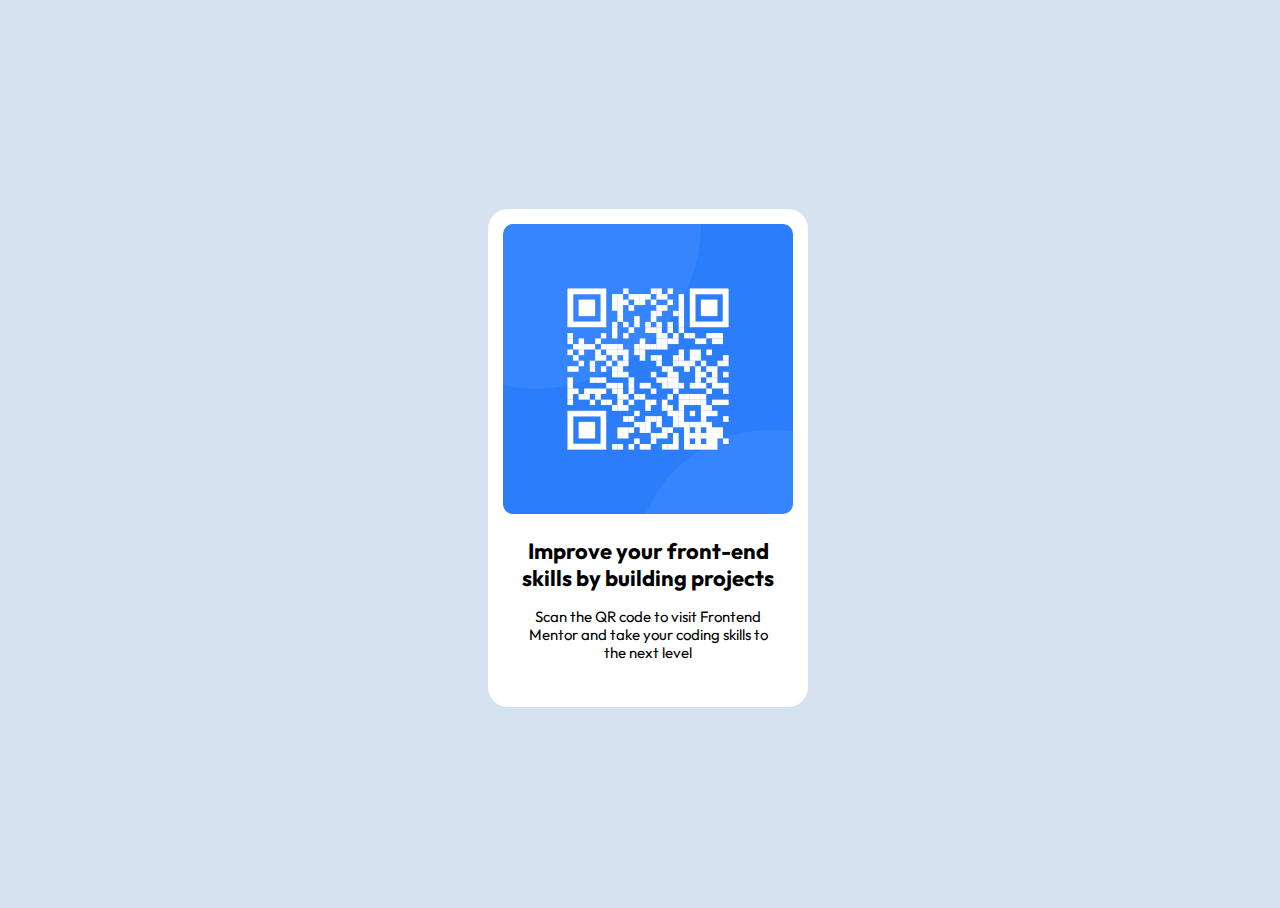
==== projects/qr-code/index.html @ 9a738c6d "added task from frontendmentor.io" ====
<!DOCTYPE html>
<html lang="en">
<head>
    <meta charset="UTF-8">
    <meta name="viewport" content="width=device-width, initial-scale=1.0">
    <link rel="icon" type="image/png" sizes="32x32" href="./images/favicon-32x32.png">
    <title>Frontend Mentor | QR code component</title>
    <link rel="stylesheet" href="./style.css">
</head>
<body>
    <div class="qr-container">
        <img src="./images/image-qr-code.png" alt="Qr Code">
        <h1>Improve your front-end skills by building projects</h1>
        <p>Scan the QR code to visit Frontend Mentor and take your coding skills to the next level</p>
    </div>
</body>
</html>
---- projects/qr-code/style.css ----
@import url('https://fonts.googleapis.com/css2?family=Outfit:wght@400;700&display=swap');

/* variables */

:root {
    --white-color: hsl(0, 0%, 100%);
    --gray-color: hsl(212, 45%, 89%);
    --blue-color: hsl(220, 15%, 55%);
    --dark-blue-color: hsl(218, 44%, 22%);
}

/* reset styles */
*, :before, :after {
    box-sizing: border-box;
}

html, body {
    height: 100%;
}

body {
    position: relative;
    display: flex;
    justify-content: center;
    align-items: center;
    min-width: 320px;
    width: 100%;
    font-family: 'Outfit', sans-serif;
    font-size: 15px;
    line-height: 1.2;
    font-weight: 400;
    color: black;
    background: var(--gray-color);
}

h1, p {
    margin: 0;
}

img {
    max-width: 100%;
    height: auto;
}

img {
    vertical-align: top;
    user-select: none;
}

::-moz-focus-inner {
    border:0;
}

/* main styles */
.qr-container {
    max-width: 320px;
    padding: 15px;
    padding-bottom: 45px;
    border-radius: 20px;
    background: var(--white-color);
    text-align: center;
}

.qr-container h1 {
    font-weight: 700;
    font-size: 22px;
    margin-top: 24px;
}

.qr-container p {
    font-size: 15px;
    margin: 0 auto;
    margin-top: 17px;
    max-width: 249px;
}

.qr-container img {
    border-radius: 10px;
}
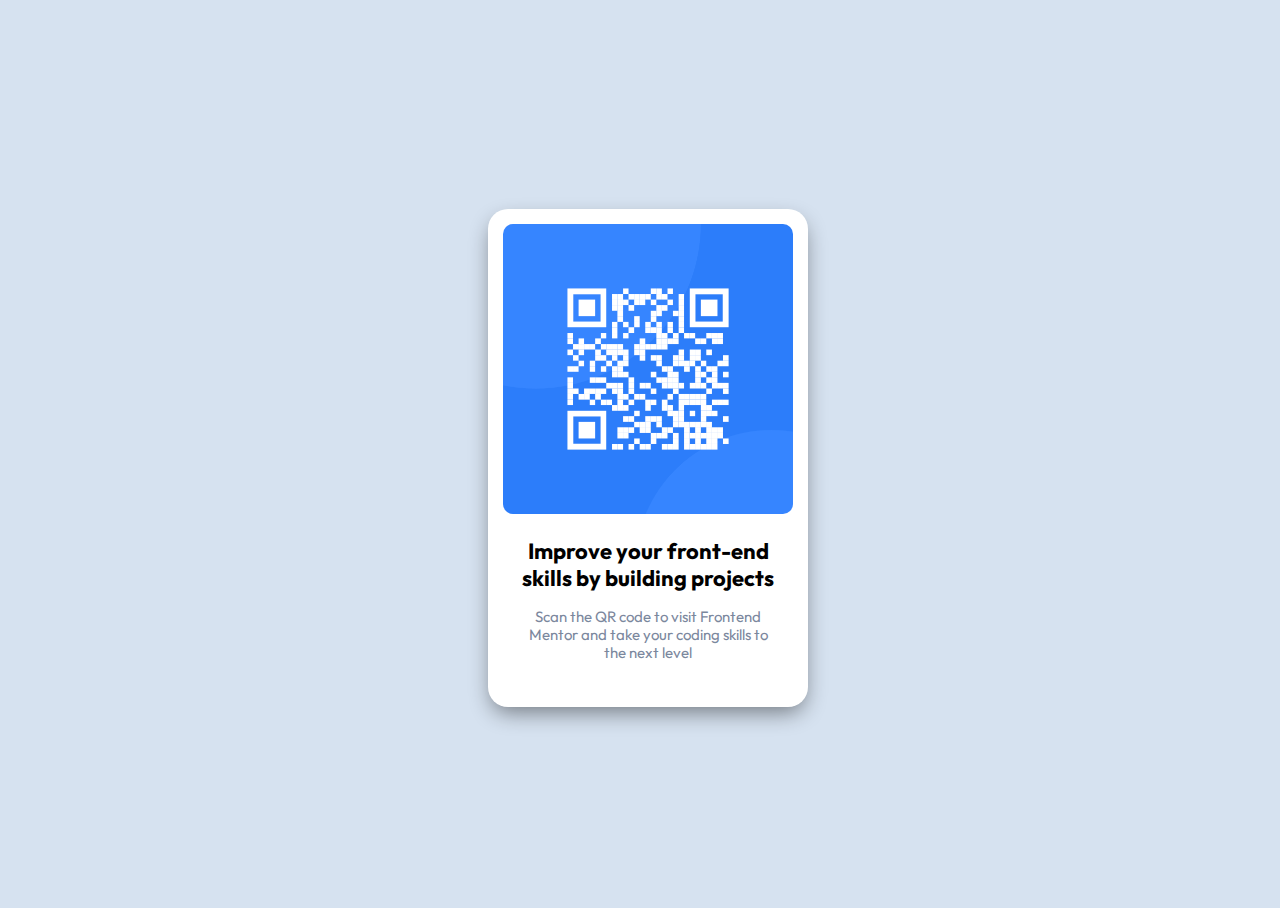
==== commit b1673469: "changed task from frontendmentor.io" ====
--- a/projects/qr-code/index.html
+++ b/projects/qr-code/index.html
@@ -1,17 +1,17 @@
 <!DOCTYPE html>
 <html lang="en">
-<head>
-    <meta charset="UTF-8">
-    <meta name="viewport" content="width=device-width, initial-scale=1.0">
-    <link rel="icon" type="image/png" sizes="32x32" href="./images/favicon-32x32.png">
-    <title>Frontend Mentor | QR code component</title>
-    <link rel="stylesheet" href="./style.css">
-</head>
-<body>
-    <div class="qr-container">
-        <img src="./images/image-qr-code.png" alt="Qr Code">
-        <h1>Improve your front-end skills by building projects</h1>
-        <p>Scan the QR code to visit Frontend Mentor and take your coding skills to the next level</p>
-    </div>
-</body>
+    <head>
+        <meta charset="UTF-8">
+        <meta name="viewport" content="width=device-width, initial-scale=1.0">
+        <link rel="icon" type="image/png" sizes="32x32" href="./images/favicon-32x32.png">
+        <title>Frontend Mentor | QR code component</title>
+        <link rel="stylesheet" href="./style.css">
+    </head>
+    <body>
+        <div class="qr-container">
+            <img src="./images/image-qr-code.png" alt="QR code to frontendmentor.io">
+            <h1>Improve your front-end skills by building projects</h1>
+            <p>Scan the QR code to visit Frontend Mentor and take your coding skills to the next level</p>
+        </div>
+    </body>
 </html>--- a/projects/qr-code/style.css
+++ b/projects/qr-code/style.css
@@ -60,6 +60,7 @@
     border-radius: 20px;
     background: var(--white-color);
     text-align: center;
+    box-shadow: 0px 9px 22px -4px rgba(0,0,0,0.47);
 }
 
 .qr-container h1 {
@@ -73,6 +74,7 @@
     margin: 0 auto;
     margin-top: 17px;
     max-width: 249px;
+    color: var(--blue-color);
 }
 
 .qr-container img {
